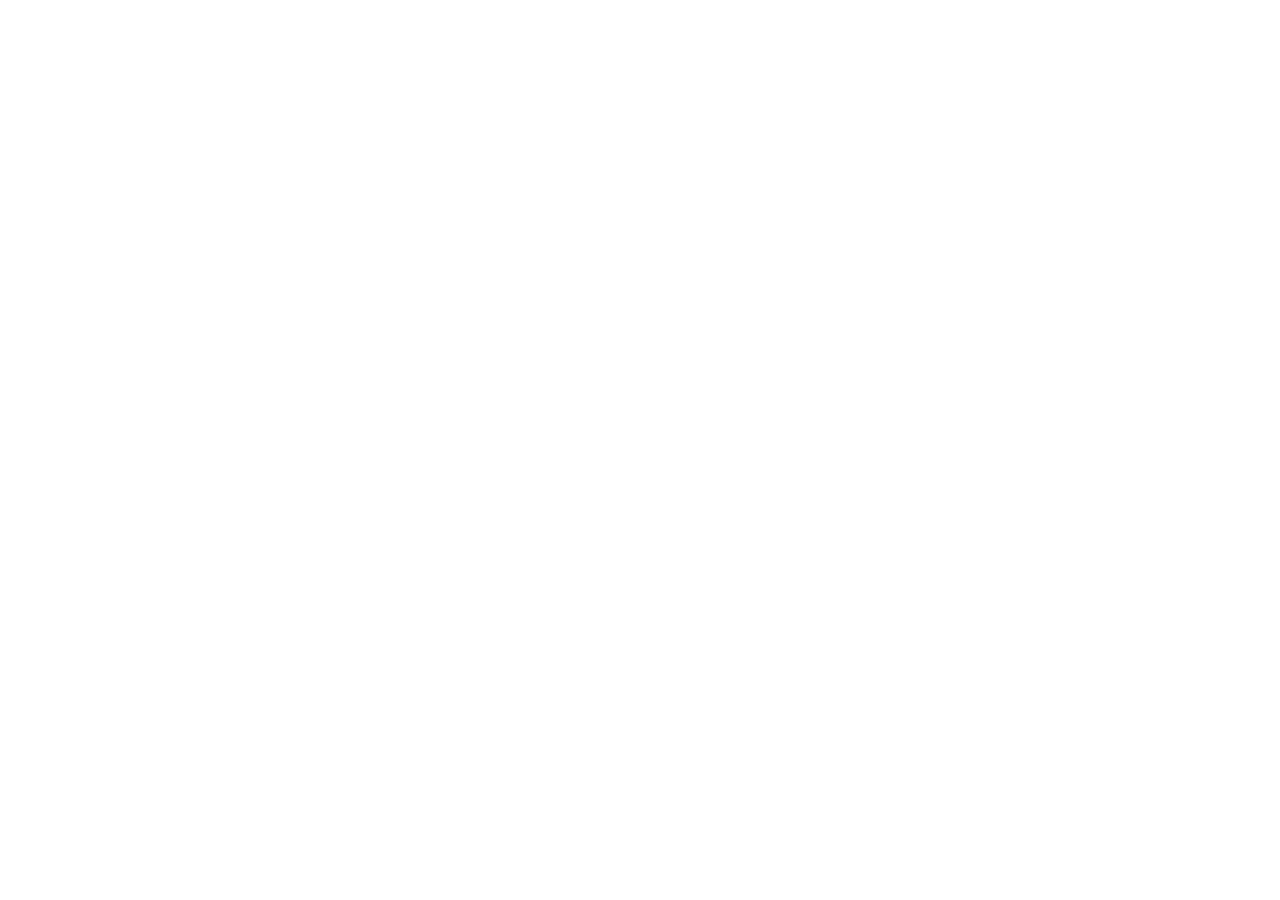
==== index.html @ 814cf11f "prueba hola mundo" ====
<!DOCTYPE html>
<html lang="en">

<head>
    <meta charset="UTF-8">
    <meta name="viewport" content="width=device-width, initial-scale=1.0">
    <title>Document</title>
</head>

<body>
    <script>
        window.alert("Hola mundo");
    </script>
</body>

</html>
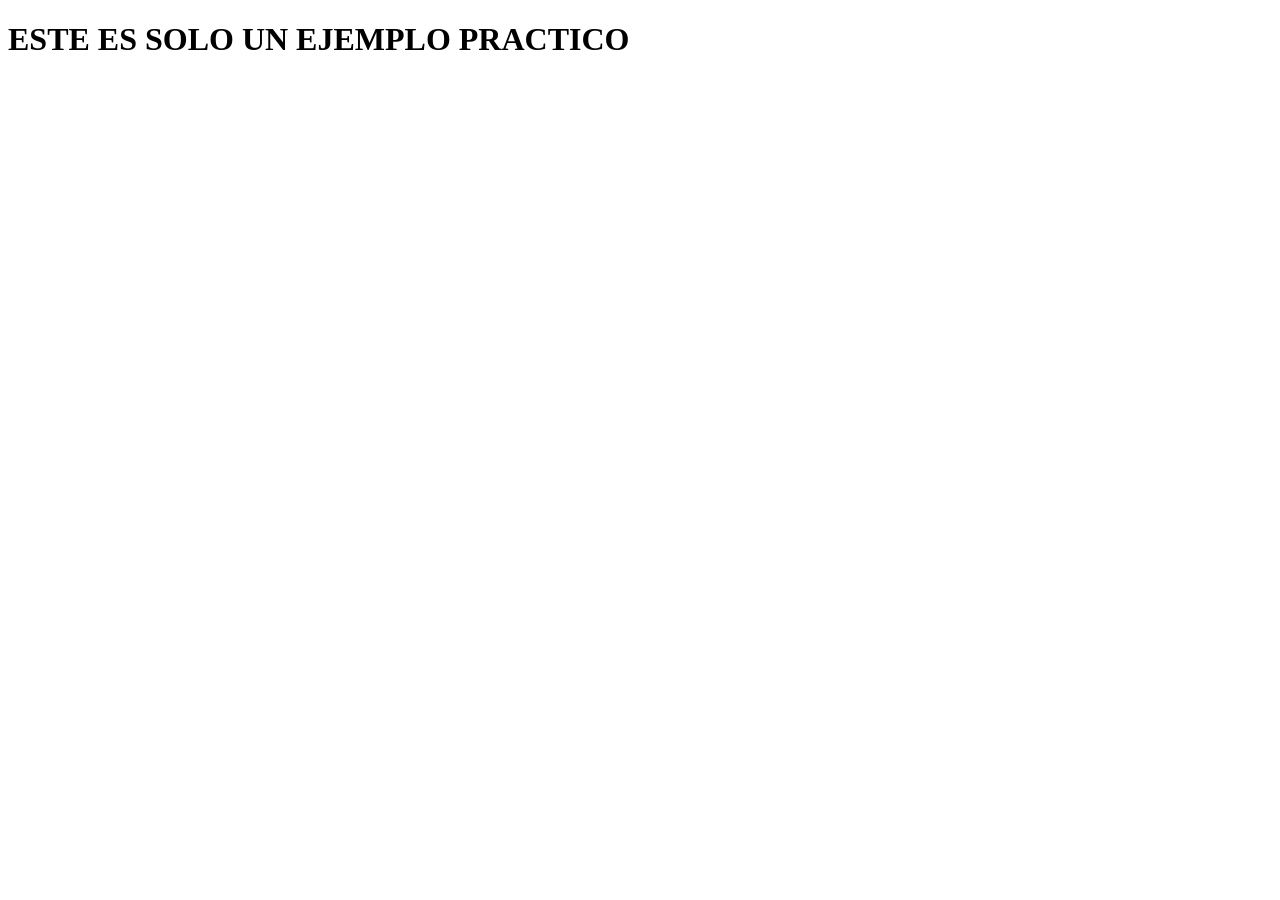
==== commit 26c3a5a6: "agregando mejoras al ejemplo generado anteriormente" ====
--- a/index.html
+++ b/index.html
@@ -4,13 +4,12 @@
 <head>
     <meta charset="UTF-8">
     <meta name="viewport" content="width=device-width, initial-scale=1.0">
-    <title>Document</title>
+    <title>Hola Mundo</title>
 </head>
 
 <body>
-    <script>
-        window.alert("Hola mundo");
-    </script>
+    <h1>ESTE ES SOLO UN EJEMPLO PRACTICO</h1>
+    <script src="app.js"></script>
 </body>
 
 </html>
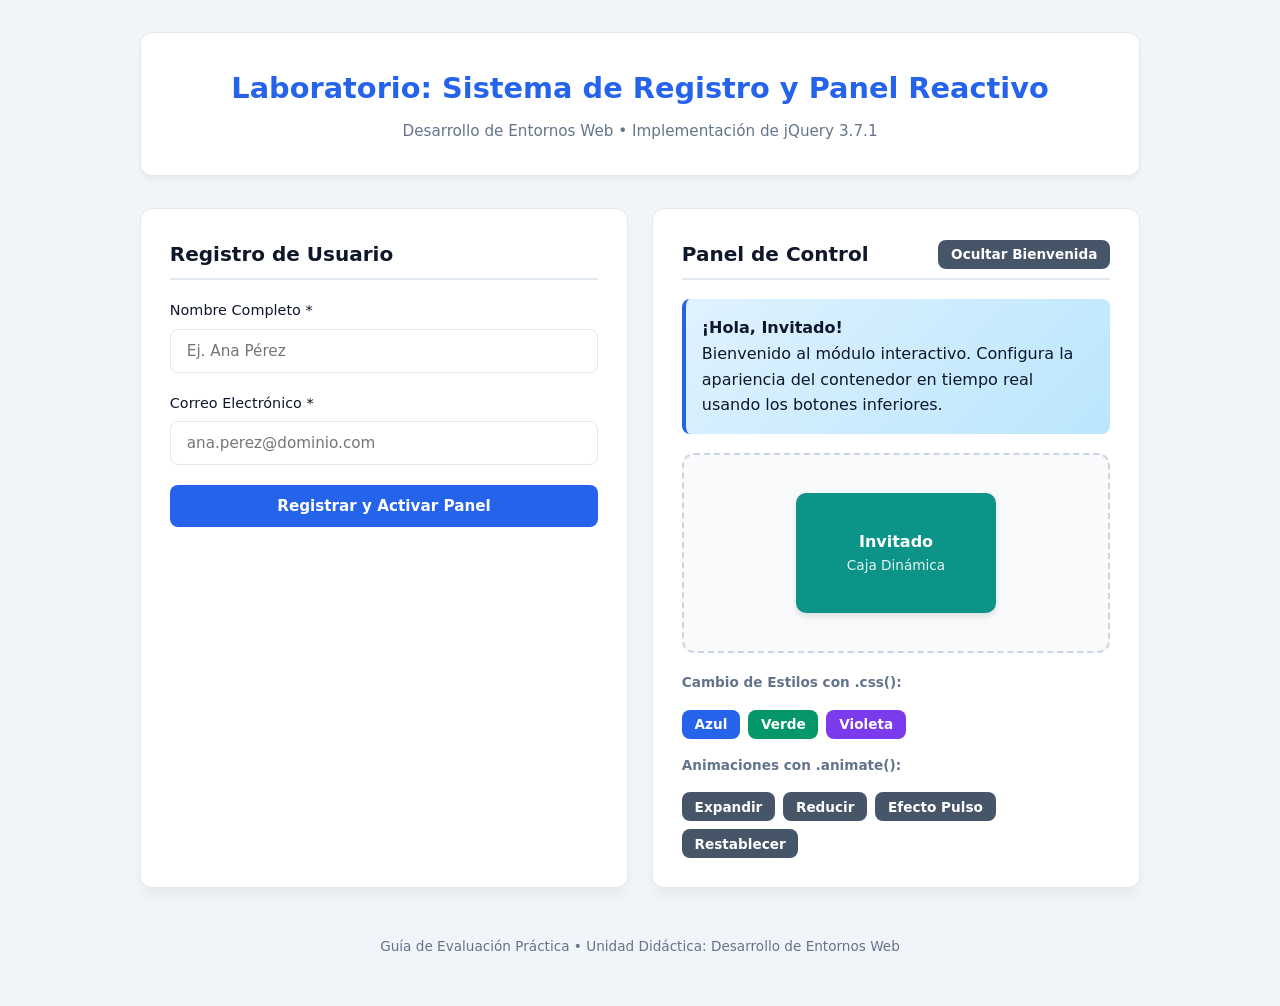
==== commit 2f1d3b13: "no tengo idea de que poner" ====
--- a/index.html
+++ b/index.html
@@ -1,15 +1,91 @@
 <!DOCTYPE html>
-<html lang="en">
-
+<html lang="es">
 <head>
     <meta charset="UTF-8">
     <meta name="viewport" content="width=device-width, initial-scale=1.0">
-    <title>Hola Mundo</title>
+    <title>Caso Práctico: Registro y Panel Interactivo con jQuery</title>
+    <link rel="stylesheet" href="styles.css">
 </head>
+<body>
 
-<body>
-    <h1>ESTE ES SOLO UN EJEMPLO PRACTICO</h1>
-    <script src="app.js"></script>
+    <div class="container">
+        <header>
+            <h1>Laboratorio: Sistema de Registro y Panel Reactivo</h1>
+            <p>Desarrollo de Entornos Web • Implementación de jQuery 3.7.1</p>
+        </header>
+
+        <main class="main-layout">
+            <section class="card" aria-labelledby="form-heading">
+                <h2 id="form-heading" class="card-title">Registro de Usuario</h2>
+                
+                <div id="form-feedback" role="alert"></div>
+
+                <form id="registro-form" novalidate>
+                    <div class="form-group">
+                        <label for="nombre">Nombre Completo *</label>
+                        <input type="text" id="nombre" class="form-control" placeholder="Ej. Ana Pérez" autocomplete="off">
+                    </div>
+
+                    <div class="form-group">
+                        <label for="correo">Correo Electrónico *</label>
+                        <input type="email" id="correo" class="form-control" placeholder="ana.perez@dominio.com" autocomplete="off">
+                    </div>
+
+                    <button type="submit" id="btn-submit" class="btn" style="width: 100%;">
+                        Registrar y Activar Panel
+                    </button>
+                </form>
+            </section>
+
+            <section class="card" aria-labelledby="panel-heading">
+                <div class="card-title">
+                    <span id="panel-heading">Panel de Control</span>
+                    <button type="button" id="btn-toggle-info" class="btn btn-secondary btn-sm">
+                        Ocultar Bienvenida
+                    </button>
+                </div>
+
+                <div id="card-welcome">
+                    <h4>¡Hola, <span class="user-display-name">Invitado</span>!</h4>
+                    <p>Bienvenido al módulo interactivo. Configura la apariencia del contenedor en tiempo real usando los botones inferiores.</p>
+                </div>
+
+                <div class="interactive-stage">
+                    <div id="interactive-box">
+                        <strong class="user-display-name">Invitado</strong>
+                        <span>Caja Dinámica</span>
+                    </div>
+                </div>
+
+                <div>
+                    <p style="font-size: 0.85rem; font-weight: 600; color: var(--text-muted); margin-bottom: 0.3rem;">
+                        Cambio de Estilos con <code>.css()</code>:
+                    </p>
+                    <div class="btn-group">
+                        <button type="button" id="btn-theme-blue" class="btn btn-sm" style="background: #2563eb;">Azul</button>
+                        <button type="button" id="btn-theme-emerald" class="btn btn-sm" style="background: #059669;">Verde</button>
+                        <button type="button" id="btn-theme-violet" class="btn btn-sm" style="background: #7c3aed;">Violeta</button>
+                    </div>
+
+                    <p style="font-size: 0.85rem; font-weight: 600; color: var(--text-muted); margin-top: 1rem; margin-bottom: 0.3rem;">
+                        Animaciones con <code>.animate()</code>:
+                    </p>
+                    <div class="btn-group">
+                        <button type="button" id="btn-anim-expand" class="btn btn-secondary btn-sm">Expandir</button>
+                        <button type="button" id="btn-anim-shrink" class="btn btn-secondary btn-sm">Reducir</button>
+                        <button type="button" id="btn-anim-pulse" class="btn btn-secondary btn-sm">Efecto Pulso</button>
+                        <button type="button" id="btn-anim-reset" class="btn btn-secondary btn-sm">Restablecer</button>
+                    </div>
+                </div>
+            </section>
+        </main>
+
+        <footer>
+            <p>Guía de Evaluación Práctica • Unidad Didáctica: Desarrollo de Entornos Web</p>
+        </footer>
+    </div>
+
+    <script src="https://code.jquery.com/jquery-3.7.1.min.js"></script>
+    <script src="script.js"></script>
 </body>
-
-</html>+</html>
--- a/styles.css
+++ b/styles.css
@@ -0,0 +1,208 @@
+:root {
+    --primary: #2563eb;
+    --primary-dark: #1d4ed8;
+    --accent: #0d9488;
+    --bg: #f1f5f9;
+    --card-bg: #ffffff;
+    --text-main: #0f172a;
+    --text-muted: #64748b;
+    --border: #e2e8f0;
+    --radius: 12px;
+    --transition: all 0.3s ease;
+}
+
+* {
+    box-sizing: border-box;
+    margin: 0;
+    padding: 0;
+    font-family: 'Segoe UI', system-ui, -apple-system, sans-serif;
+}
+
+body {
+    background-color: var(--bg);
+    color: var(--text-main);
+    line-height: 1.6;
+    padding: 2rem 1rem;
+}
+
+.container {
+    max-width: 1000px;
+    margin: 0 auto;
+    display: flex;
+    flex-direction: column;
+    gap: 2rem;
+}
+
+header {
+    text-align: center;
+    background: var(--card-bg);
+    padding: 2rem;
+    border-radius: var(--radius);
+    box-shadow: 0 4px 6px -1px rgba(0, 0, 0, 0.05);
+    border: 1px solid var(--border);
+}
+
+header h1 {
+    color: var(--primary);
+    font-size: 1.8rem;
+    margin-bottom: 0.5rem;
+}
+
+header p {
+    color: var(--text-muted);
+    font-size: 0.95rem;
+}
+
+.main-layout {
+    display: grid;
+    grid-template-columns: 1fr 1fr;
+    gap: 1.5rem;
+}
+
+@media (max-width: 768px) {
+    .main-layout {
+        grid-template-columns: 1fr;
+    }
+}
+
+.card {
+    background: var(--card-bg);
+    padding: 1.8rem;
+    border-radius: var(--radius);
+    box-shadow: 0 10px 15px -3px rgba(0, 0, 0, 0.05);
+    border: 1px solid var(--border);
+}
+
+.card-title {
+    font-size: 1.25rem;
+    font-weight: 600;
+    margin-bottom: 1.2rem;
+    border-bottom: 2px solid var(--border);
+    padding-bottom: 0.5rem;
+    display: flex;
+    align-items: center;
+    justify-content: space-between;
+}
+
+.form-group {
+    margin-bottom: 1.2rem;
+}
+
+.form-group label {
+    display: block;
+    margin-bottom: 0.4rem;
+    font-weight: 500;
+    font-size: 0.9rem;
+}
+
+.form-control {
+    width: 100%;
+    padding: 0.75rem 1rem;
+    border: 1px solid var(--border);
+    border-radius: 8px;
+    font-size: 0.95rem;
+    outline: none;
+    transition: var(--transition);
+}
+
+.form-control:focus {
+    border-color: var(--primary);
+    box-shadow: 0 0 0 3px rgba(37, 99, 235, 0.15);
+}
+
+#form-feedback {
+    display: none;
+    padding: 0.8rem;
+    border-radius: 8px;
+    margin-bottom: 1.2rem;
+    font-size: 0.9rem;
+    font-weight: 500;
+}
+
+.btn {
+    display: inline-block;
+    background: var(--primary);
+    color: white;
+    padding: 0.75rem 1.4rem;
+    border: none;
+    border-radius: 8px;
+    cursor: pointer;
+    font-size: 0.95rem;
+    font-weight: 600;
+    transition: var(--transition);
+    text-align: center;
+}
+
+.btn:hover {
+    background: var(--primary-dark);
+    transform: translateY(-1px);
+}
+
+.btn-secondary {
+    background: #475569;
+}
+
+.btn-secondary:hover {
+    background: #334155;
+}
+
+.btn-group {
+    display: flex;
+    flex-wrap: wrap;
+    gap: 0.5rem;
+    margin-top: 1rem;
+}
+
+.btn-sm {
+    padding: 0.4rem 0.8rem;
+    font-size: 0.85rem;
+}
+
+#card-welcome {
+    background: linear-gradient(135deg, #e0f2fe, #bae6fd);
+    border-left: 4px solid var(--primary);
+    padding: 1rem;
+    border-radius: 8px;
+    margin-bottom: 1.2rem;
+}
+
+.interactive-stage {
+    display: flex;
+    justify-content: center;
+    align-items: center;
+    min-height: 200px;
+    background: #f8fafc;
+    border: 2px dashed #cbd5e1;
+    border-radius: var(--radius);
+    margin: 1.2rem 0;
+    overflow: hidden;
+    padding: 10px;
+}
+
+#interactive-box {
+    width: 200px;
+    height: 120px;
+    background-color: var(--accent);
+    color: #ffffff;
+    display: flex;
+    flex-direction: column;
+    justify-content: center;
+    align-items: center;
+    border-radius: 10px;
+    box-shadow: 0 4px 6px rgba(0, 0, 0, 0.1);
+    text-align: center;
+    padding: 10px;
+    cursor: pointer;
+}
+
+#interactive-box span {
+    font-size: 0.85rem;
+    opacity: 0.9;
+}
+
+footer {
+    text-align: center;
+    color: var(--text-muted);
+    font-size: 0.85rem;
+    padding: 1rem;
+}
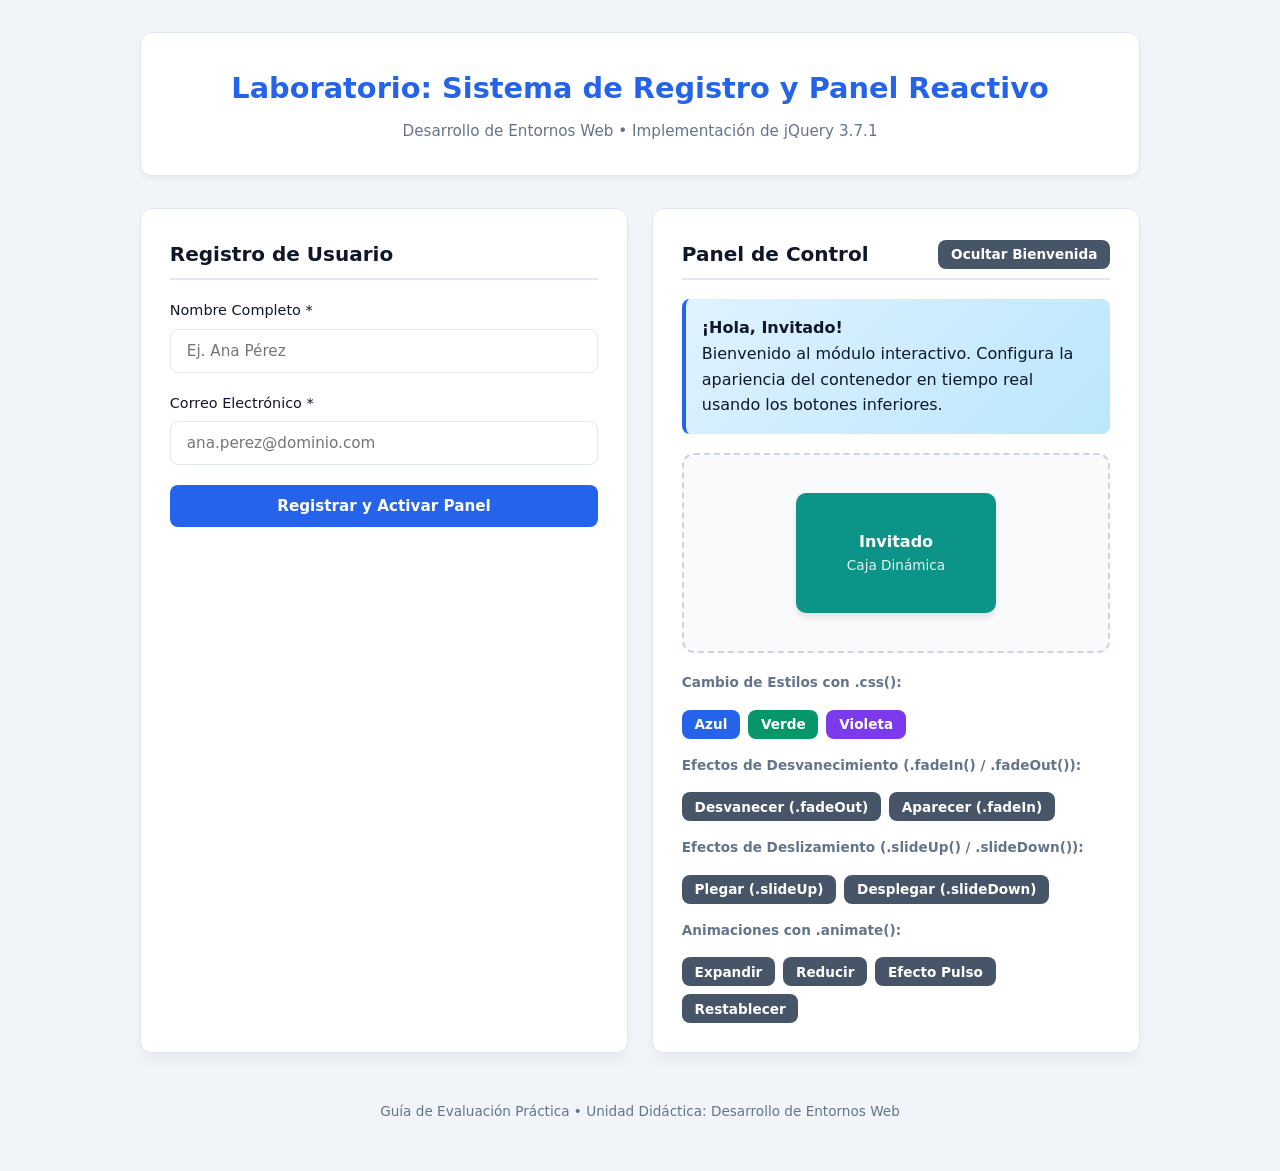
==== commit 0d4a393b: "hola jaja" ====
--- a/index.html
+++ b/index.html
@@ -68,6 +68,22 @@
                     </div>
 
                     <p style="font-size: 0.85rem; font-weight: 600; color: var(--text-muted); margin-top: 1rem; margin-bottom: 0.3rem;">
+                        Efectos de Desvanecimiento (<code>.fadeIn()</code> / <code>.fadeOut()</code>):
+                    </p>
+                    <div class="btn-group">
+                        <button type="button" id="btn-fade-out" class="btn btn-secondary btn-sm">Desvanecer (.fadeOut)</button>
+                        <button type="button" id="btn-fade-in" class="btn btn-secondary btn-sm">Aparecer (.fadeIn)</button>
+                    </div>
+
+                    <p style="font-size: 0.85rem; font-weight: 600; color: var(--text-muted); margin-top: 1rem; margin-bottom: 0.3rem;">
+                        Efectos de Deslizamiento (<code>.slideUp()</code> / <code>.slideDown()</code>):
+                    </p>
+                    <div class="btn-group">
+                        <button type="button" id="btn-slide-up" class="btn btn-secondary btn-sm">Plegar (.slideUp)</button>
+                        <button type="button" id="btn-slide-down" class="btn btn-secondary btn-sm">Desplegar (.slideDown)</button>
+                    </div>
+
+                    <p style="font-size: 0.85rem; font-weight: 600; color: var(--text-muted); margin-top: 1rem; margin-bottom: 0.3rem;">
                         Animaciones con <code>.animate()</code>:
                     </p>
                     <div class="btn-group">
